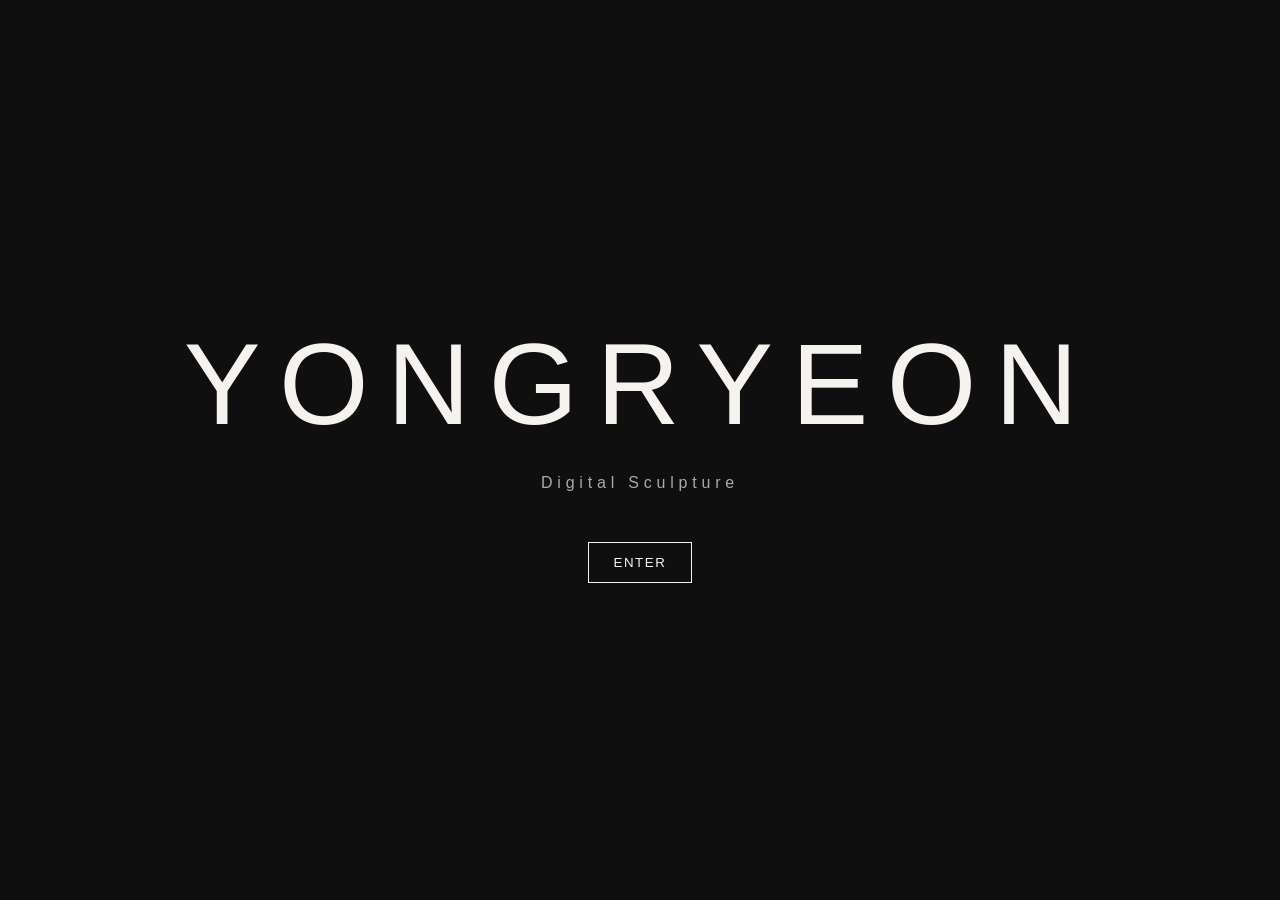
==== public/index.html @ 9ac4ab09 "Add files via upload" ====
<!doctype html>
<html lang="ko">
<head>
  <meta charset="UTF-8" />
  <meta name="viewport" content="width=device-width, initial-scale=1.0" />
  <title>YONGRYEON | Digital Sculpture</title>
  <link rel="stylesheet" href="style.css" />
</head>
<body>
  <main class="landing">
    <section class="hero">
      <h1>YONGRYEON</h1>
      <p>Digital Sculpture</p>
      <button id="enterBtn">ENTER</button>
    </section>

    <section id="gallery" class="gallery hidden">
      <header class="topbar">
        <div class="brand">YONGRYEON</div>
        <nav><a href="#gallery">Works</a><a href="about.html">About</a></nav>
      </header>
      <div id="empty" class="empty hidden">등록된 작품이 없습니다.</div>
      <div id="works" class="works"></div>
    </section>
  </main>

  <script src="config.js"></script>
  <script src="app.js"></script>
</body>
</html>
---- public/style.css ----
:root{--bg:#0f0f0f;--fg:#f6f3ee;--muted:#aaa;--line:#2a2a2a}*{box-sizing:border-box}body{margin:0;background:var(--bg);color:var(--fg);font-family:Arial,'Noto Sans KR',sans-serif}.hidden{display:none!important}.hero{height:100vh;display:flex;flex-direction:column;align-items:center;justify-content:center;text-align:center}.hero h1{font-size:clamp(48px,9vw,128px);letter-spacing:.16em;font-weight:400;margin:0}.hero p{letter-spacing:.3em;color:var(--muted);margin:24px 0 50px}button,.view-link{background:transparent;color:var(--fg);border:1px solid var(--fg);padding:12px 24px;letter-spacing:.12em;cursor:pointer;text-decoration:none}.topbar{height:72px;display:flex;align-items:center;justify-content:space-between;padding:0 34px;border-bottom:1px solid var(--line)}.brand{letter-spacing:.22em;color:var(--fg);text-decoration:none}nav a{color:var(--fg);text-decoration:none;margin-left:26px}.gallery{min-height:100vh}.works{padding:70px 6vw;display:grid;grid-template-columns:repeat(auto-fit,minmax(280px,1fr));gap:80px}.work-card{min-height:520px;display:flex;flex-direction:column;justify-content:space-between}.image-wrap{height:420px;display:flex;align-items:center;justify-content:center;background:#151515}.image-wrap img{max-width:100%;max-height:100%;object-fit:contain}.work-text{text-align:center;margin-top:24px}.work-text h2{font-weight:400;margin:0 0 10px}.work-text p{color:var(--muted);margin-bottom:22px}.empty{text-align:center;padding:120px;color:var(--muted)}.viewer-page{height:100vh;overflow:hidden}.back{position:fixed;top:24px;left:24px;z-index:2;color:var(--fg);text-decoration:none}model-viewer{width:100vw;height:100vh;background:#101010}.viewer-info{position:fixed;bottom:28px;left:50%;transform:translateX(-50%);text-align:center}.viewer-info h1{font-weight:400;margin:0}.viewer-info p{color:var(--muted)}.about{padding:18vh 8vw;text-align:center}.about h1{font-size:72px;font-weight:400;letter-spacing:.16em}.small{color:var(--muted)}.admin-page input,.admin-page textarea{width:100%;padding:13px;margin:8px 0;background:#181818;border:1px solid #333;color:var(--fg)}.admin-box{max-width:420px;margin:16vh auto;padding:30px}.admin-wrap{max-width:980px;margin:0 auto;padding-bottom:80px}.form{padding:30px}.form textarea{min-height:120px}.check{display:block;margin:15px 0}.check input{width:auto}.admin-list{padding:30px}.admin-item{border-top:1px solid var(--line);padding:18px 0;display:grid;grid-template-columns:1fr 100px 80px 80px;gap:10px;align-items:center}@media(max-width:700px){.topbar{padding:0 18px}.works{padding:40px 18px;gap:40px}.image-wrap{height:320px}.admin-item{grid-template-columns:1fr 60px}}
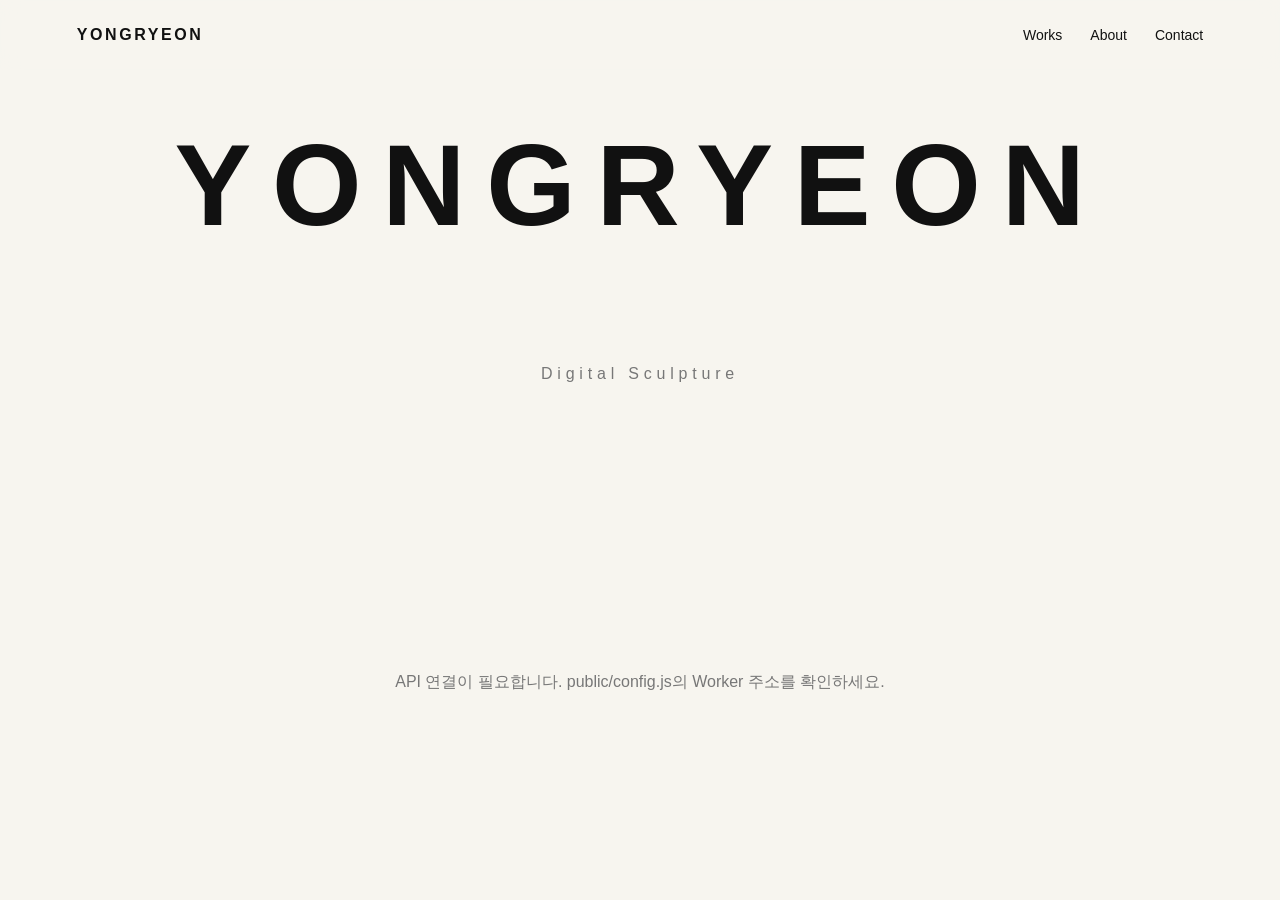
==== commit e1409cb0: "Add files via upload" ====
--- a/public/index.html
+++ b/public/index.html
@@ -1,30 +1 @@
-<!doctype html>
-<html lang="ko">
-<head>
-  <meta charset="UTF-8" />
-  <meta name="viewport" content="width=device-width, initial-scale=1.0" />
-  <title>YONGRYEON | Digital Sculpture</title>
-  <link rel="stylesheet" href="style.css" />
-</head>
-<body>
-  <main class="landing">
-    <section class="hero">
-      <h1>YONGRYEON</h1>
-      <p>Digital Sculpture</p>
-      <button id="enterBtn">ENTER</button>
-    </section>
-
-    <section id="gallery" class="gallery hidden">
-      <header class="topbar">
-        <div class="brand">YONGRYEON</div>
-        <nav><a href="#gallery">Works</a><a href="about.html">About</a></nav>
-      </header>
-      <div id="empty" class="empty hidden">등록된 작품이 없습니다.</div>
-      <div id="works" class="works"></div>
-    </section>
-  </main>
-
-  <script src="config.js"></script>
-  <script src="app.js"></script>
-</body>
-</html>
+<!doctype html><html lang="ko"><head><meta charset="utf-8"><meta name="viewport" content="width=device-width,initial-scale=1"><title>YONGRYEON | Digital Sculpture</title><link rel="stylesheet" href="style.css"></head><body class="site"><header><a class="brand" href="index.html">YONGRYEON</a><nav><a href="index.html">Works</a><a href="about.html">About</a><a href="mailto:nockd61@gmail.com">Contact</a></nav></header><main><section class="hero"><h1>YONGRYEON</h1><p>Digital Sculpture</p></section><section id="works" class="works"></section><p id="empty" class="empty">아직 등록된 작품이 없습니다.</p></main><script src="config.js"></script><script src="app.js"></script></body></html>
--- a/public/style.css
+++ b/public/style.css
@@ -1 +1 @@
-:root{--bg:#0f0f0f;--fg:#f6f3ee;--muted:#aaa;--line:#2a2a2a}*{box-sizing:border-box}body{margin:0;background:var(--bg);color:var(--fg);font-family:Arial,'Noto Sans KR',sans-serif}.hidden{display:none!important}.hero{height:100vh;display:flex;flex-direction:column;align-items:center;justify-content:center;text-align:center}.hero h1{font-size:clamp(48px,9vw,128px);letter-spacing:.16em;font-weight:400;margin:0}.hero p{letter-spacing:.3em;color:var(--muted);margin:24px 0 50px}button,.view-link{background:transparent;color:var(--fg);border:1px solid var(--fg);padding:12px 24px;letter-spacing:.12em;cursor:pointer;text-decoration:none}.topbar{height:72px;display:flex;align-items:center;justify-content:space-between;padding:0 34px;border-bottom:1px solid var(--line)}.brand{letter-spacing:.22em;color:var(--fg);text-decoration:none}nav a{color:var(--fg);text-decoration:none;margin-left:26px}.gallery{min-height:100vh}.works{padding:70px 6vw;display:grid;grid-template-columns:repeat(auto-fit,minmax(280px,1fr));gap:80px}.work-card{min-height:520px;display:flex;flex-direction:column;justify-content:space-between}.image-wrap{height:420px;display:flex;align-items:center;justify-content:center;background:#151515}.image-wrap img{max-width:100%;max-height:100%;object-fit:contain}.work-text{text-align:center;margin-top:24px}.work-text h2{font-weight:400;margin:0 0 10px}.work-text p{color:var(--muted);margin-bottom:22px}.empty{text-align:center;padding:120px;color:var(--muted)}.viewer-page{height:100vh;overflow:hidden}.back{position:fixed;top:24px;left:24px;z-index:2;color:var(--fg);text-decoration:none}model-viewer{width:100vw;height:100vh;background:#101010}.viewer-info{position:fixed;bottom:28px;left:50%;transform:translateX(-50%);text-align:center}.viewer-info h1{font-weight:400;margin:0}.viewer-info p{color:var(--muted)}.about{padding:18vh 8vw;text-align:center}.about h1{font-size:72px;font-weight:400;letter-spacing:.16em}.small{color:var(--muted)}.admin-page input,.admin-page textarea{width:100%;padding:13px;margin:8px 0;background:#181818;border:1px solid #333;color:var(--fg)}.admin-box{max-width:420px;margin:16vh auto;padding:30px}.admin-wrap{max-width:980px;margin:0 auto;padding-bottom:80px}.form{padding:30px}.form textarea{min-height:120px}.check{display:block;margin:15px 0}.check input{width:auto}.admin-list{padding:30px}.admin-item{border-top:1px solid var(--line);padding:18px 0;display:grid;grid-template-columns:1fr 100px 80px 80px;gap:10px;align-items:center}@media(max-width:700px){.topbar{padding:0 18px}.works{padding:40px 18px;gap:40px}.image-wrap{height:320px}.admin-item{grid-template-columns:1fr 60px}}
+*{box-sizing:border-box}body{margin:0;font-family:Arial,'Noto Sans KR',sans-serif;background:#f7f5ef;color:#111}.site header{position:sticky;top:0;z-index:2;display:flex;justify-content:space-between;align-items:center;padding:26px 6vw;background:rgba(247,245,239,.9);backdrop-filter:blur(10px)}.brand{font-weight:800;letter-spacing:.16em;text-decoration:none;color:#111}nav a{margin-left:28px;color:#111;text-decoration:none;font-size:14px}.hero{min-height:42vh;display:grid;place-items:center;text-align:center}.hero h1{font-size:clamp(46px,9vw,120px);letter-spacing:.18em;margin:0}.hero p{letter-spacing:.3em;color:#777}.works{display:grid;grid-template-columns:repeat(auto-fit,minmax(280px,1fr));gap:60px;padding:2vw 6vw 8vw}.card{text-decoration:none;color:#111}.card-img{height:58vh;min-height:360px;background:#e9e4d8;display:grid;place-items:center;overflow:hidden}.card-img img{width:100%;height:100%;object-fit:contain}.card h2{font-size:18px;margin:18px 0 5px}.card p{margin:0;color:#777}.empty{text-align:center;color:#777;padding:80px}.narrow{max-width:720px;margin:14vh auto;padding:0 24px;line-height:1.8}.viewer{background:#111;color:#fff;height:100vh;overflow:hidden}.viewer model-viewer{width:100vw;height:100vh;background:#111}.back{position:fixed;top:24px;left:24px;z-index:5;color:#fff;text-decoration:none}.viewer-info{position:fixed;left:24px;bottom:24px;z-index:5}.viewer-info h1{margin:0 0 8px}.viewer-info p{margin:0;color:#bbb}.admin{background:#eeeae1}.admin-wrap{max-width:900px;margin:40px auto;padding:20px}.panel{background:#fff;padding:28px;border-radius:18px;margin:22px 0;box-shadow:0 20px 50px rgba(0,0,0,.06)}input,textarea,button{width:100%;padding:14px;margin:8px 0;border:1px solid #ddd;border-radius:10px;font-size:15px}textarea{min-height:100px}button{background:#111;color:white;border:0;cursor:pointer}.hidden{display:none}.item{display:flex;justify-content:space-between;gap:12px;border-bottom:1px solid #eee;padding:14px 0}.item button{width:auto;padding:8px 12px}.danger{background:#8b1d1d}@media(max-width:700px){nav a{margin-left:12px}.works{gap:34px}.card-img{height:48vh}.hero{min-height:32vh}}
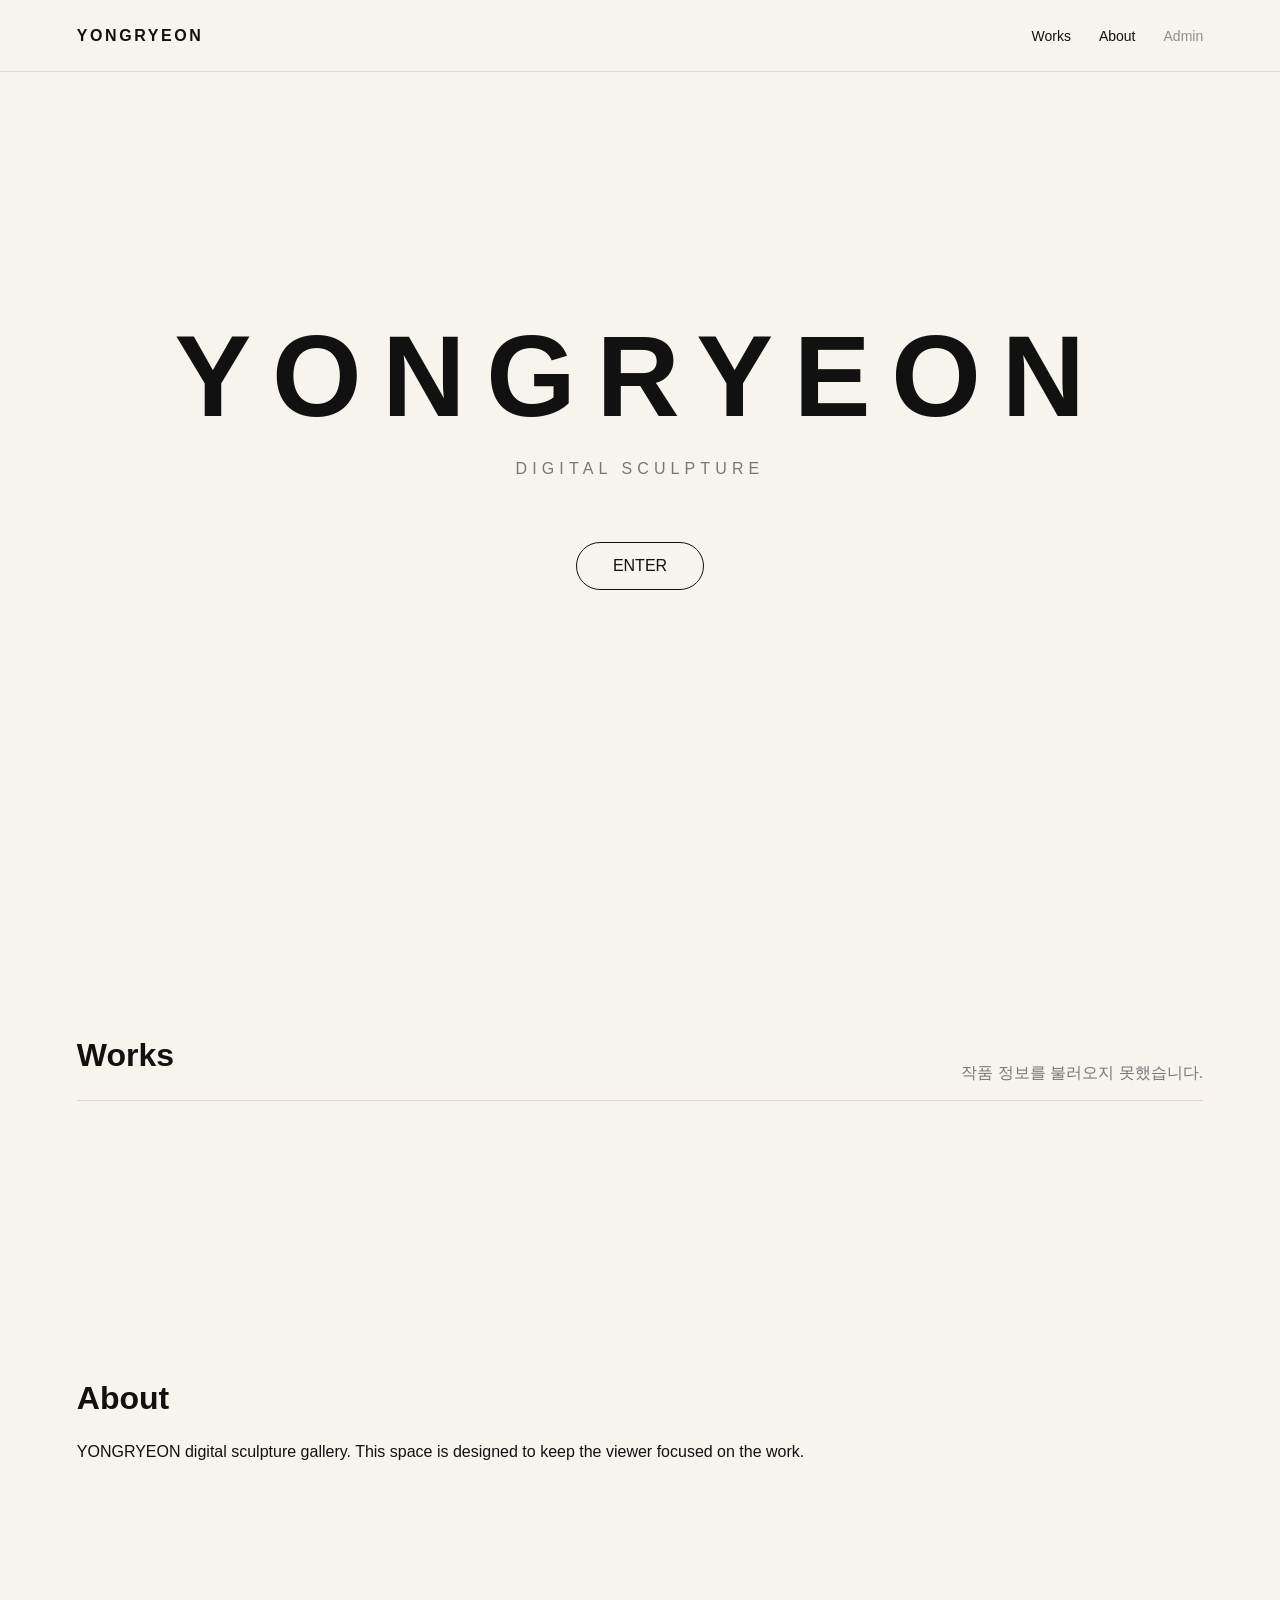
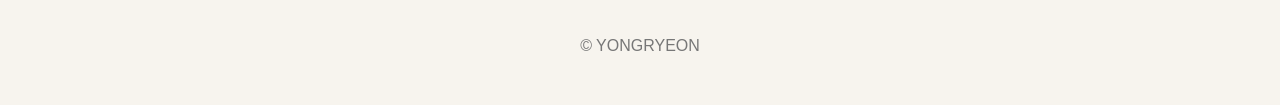
==== commit 6aa1becf: "Add files via upload" ====
--- a/public/index.html
+++ b/public/index.html
@@ -1 +1 @@
-<!doctype html><html lang="ko"><head><meta charset="utf-8"><meta name="viewport" content="width=device-width,initial-scale=1"><title>YONGRYEON | Digital Sculpture</title><link rel="stylesheet" href="style.css"></head><body class="site"><header><a class="brand" href="index.html">YONGRYEON</a><nav><a href="index.html">Works</a><a href="about.html">About</a><a href="mailto:nockd61@gmail.com">Contact</a></nav></header><main><section class="hero"><h1>YONGRYEON</h1><p>Digital Sculpture</p></section><section id="works" class="works"></section><p id="empty" class="empty">아직 등록된 작품이 없습니다.</p></main><script src="config.js"></script><script src="app.js"></script></body></html>
+<!doctype html><html lang="ko"><head><meta charset="utf-8"><meta name="viewport" content="width=device-width,initial-scale=1"><title>YONGRYEON | Digital Sculpture</title><link rel="stylesheet" href="css/style.css"><script type="module" src="js/app.js"></script></head><body><header class="top"><a class="brand" href="./">YONGRYEON</a><nav><a href="#works">Works</a><a href="#about">About</a><a href="admin.html" class="admin-link">Admin</a></nav></header><main><section class="hero"><div><h1>YONGRYEON</h1><p>Digital Sculpture</p><a class="enter" href="#works">ENTER</a></div></section><section id="works" class="works"><div class="section-head"><h2>Works</h2><p id="countText">등록된 작품을 불러오는 중입니다.</p></div><div id="empty" class="empty" hidden>아직 공개된 작품이 없습니다.</div><div id="grid" class="grid"></div></section><section id="about" class="about"><h2>About</h2><p>YONGRYEON digital sculpture gallery. This space is designed to keep the viewer focused on the work.</p></section></main><footer>© YONGRYEON</footer></body></html>
--- a/public/css/style.css
+++ b/public/css/style.css
@@ -0,0 +1 @@
+:root{--bg:#f7f4ee;--fg:#111;--muted:#777;--line:#ddd7cd;--dark:#070b10;--white:#fff}*{box-sizing:border-box}body{margin:0;font-family:Arial,'Noto Sans KR',sans-serif;background:var(--bg);color:var(--fg)}a{color:inherit;text-decoration:none}.top{position:fixed;top:0;left:0;right:0;z-index:10;height:72px;display:flex;align-items:center;justify-content:space-between;padding:0 6vw;background:rgba(247,244,238,.86);backdrop-filter:blur(12px);border-bottom:1px solid var(--line)}.brand{font-weight:800;letter-spacing:.16em}.top nav{display:flex;gap:28px;font-size:14px}.admin-link{opacity:.45}.hero{min-height:100vh;display:grid;place-items:center;text-align:center}.hero h1{font-size:clamp(48px,9vw,132px);letter-spacing:.18em;margin:0 0 18px}.hero p{letter-spacing:.32em;color:var(--muted);text-transform:uppercase}.enter{display:inline-block;margin-top:48px;border:1px solid #111;padding:14px 36px;border-radius:999px}.works,.about{max-width:1280px;margin:0 auto;padding:110px 6vw}.section-head{display:flex;justify-content:space-between;align-items:end;border-bottom:1px solid var(--line);margin-bottom:32px}.section-head h2,.about h2{font-size:32px}.section-head p{color:var(--muted)}.grid{display:grid;grid-template-columns:repeat(auto-fill,minmax(260px,1fr));gap:26px}.card{background:#fff;border:1px solid var(--line);border-radius:24px;overflow:hidden;transition:.2s}.card:hover{transform:translateY(-4px)}.thumb{aspect-ratio:1/1;background:#eee;display:grid;place-items:center;overflow:hidden}.thumb img{width:100%;height:100%;object-fit:cover}.card-body{padding:20px}.card h3{margin:0 0 8px;font-size:20px}.card p{margin:0;color:var(--muted);line-height:1.6}.empty{padding:80px;text-align:center;border:1px dashed var(--line);border-radius:24px;color:var(--muted)}footer{text-align:center;padding:50px;color:var(--muted)}.viewer-page{background:#090909;color:#fff;overflow:hidden}.top.overlay{background:rgba(0,0,0,.25);border-bottom:0;color:#fff}.viewer-wrap{height:100vh;display:grid;grid-template-columns:1fr 360px}.viewer-wrap model-viewer{width:100%;height:100%;background:radial-gradient(circle,#252525,#080808)}.viewer-info{align-self:end;padding:40px}.viewer-info h1{font-size:34px;margin:0 0 12px}.viewer-info p{color:#cfcfcf;line-height:1.7}.admin{background:#f2eee6}.admin-shell{max-width:980px;margin:0 auto;padding:110px 20px}.panel{background:#fff;border:1px solid var(--line);border-radius:24px;padding:34px;box-shadow:0 20px 60px rgba(0,0,0,.06)}input,textarea,button{font:inherit}input,textarea{width:100%;padding:15px 16px;border:1px solid var(--line);border-radius:14px;margin:8px 0 14px}textarea{min-height:120px}button{border:0;background:#111;color:#fff;padding:14px 22px;border-radius:14px;cursor:pointer}.ghost{background:#eee;color:#111}.admin-head{display:flex;align-items:center;justify-content:space-between}.check{display:flex;gap:10px;align-items:center}.check input{width:auto}.msg{color:#7a4d10}.admin-list{display:grid;gap:12px}.row{display:flex;justify-content:space-between;gap:14px;padding:14px;border:1px solid var(--line);border-radius:16px}.danger{background:#7d1111}@media(max-width:820px){.viewer-wrap{grid-template-columns:1fr}.viewer-info{position:absolute;left:0;bottom:0;right:0;background:linear-gradient(transparent,rgba(0,0,0,.75));padding-top:120px}.top{padding:0 22px}.top nav{gap:14px}.works,.about{padding:90px 22px}.section-head{display:block}.hero h1{letter-spacing:.08em}.admin-shell{padding:90px 12px}.panel{padding:22px}}
